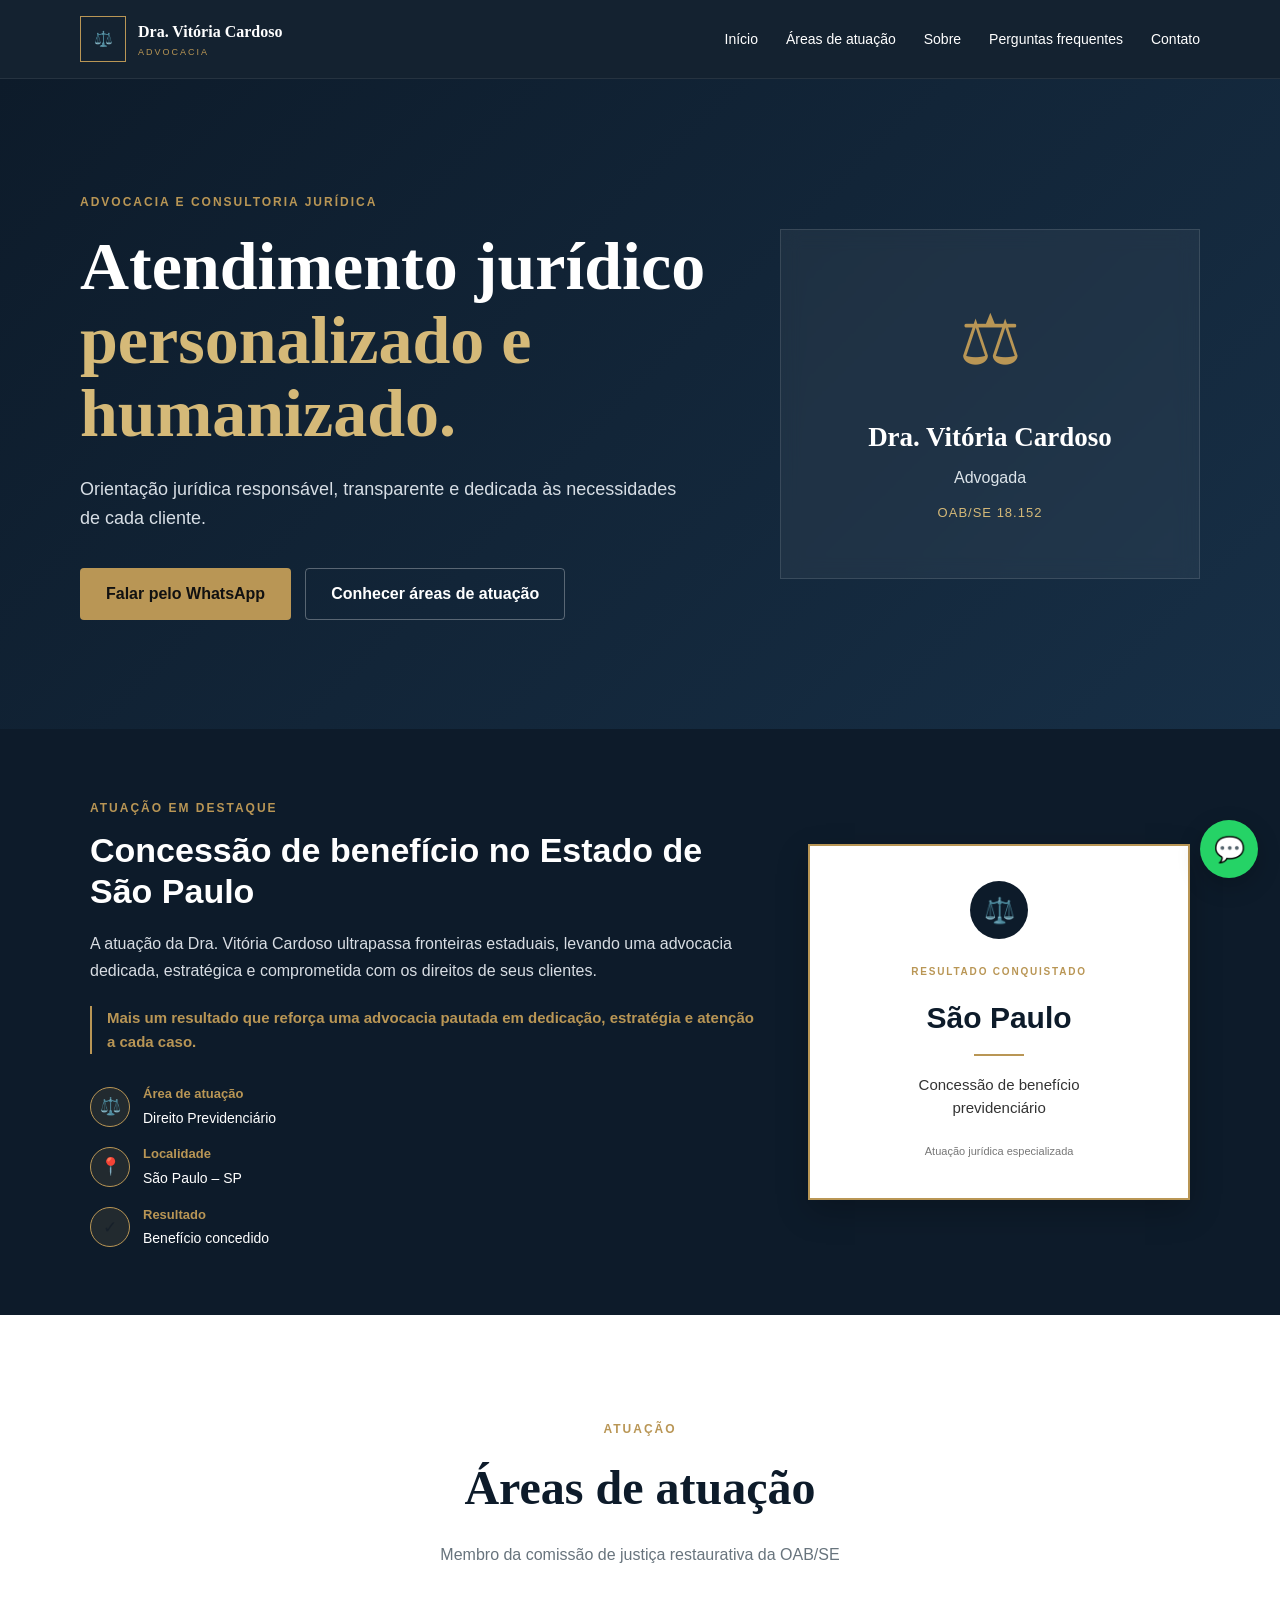
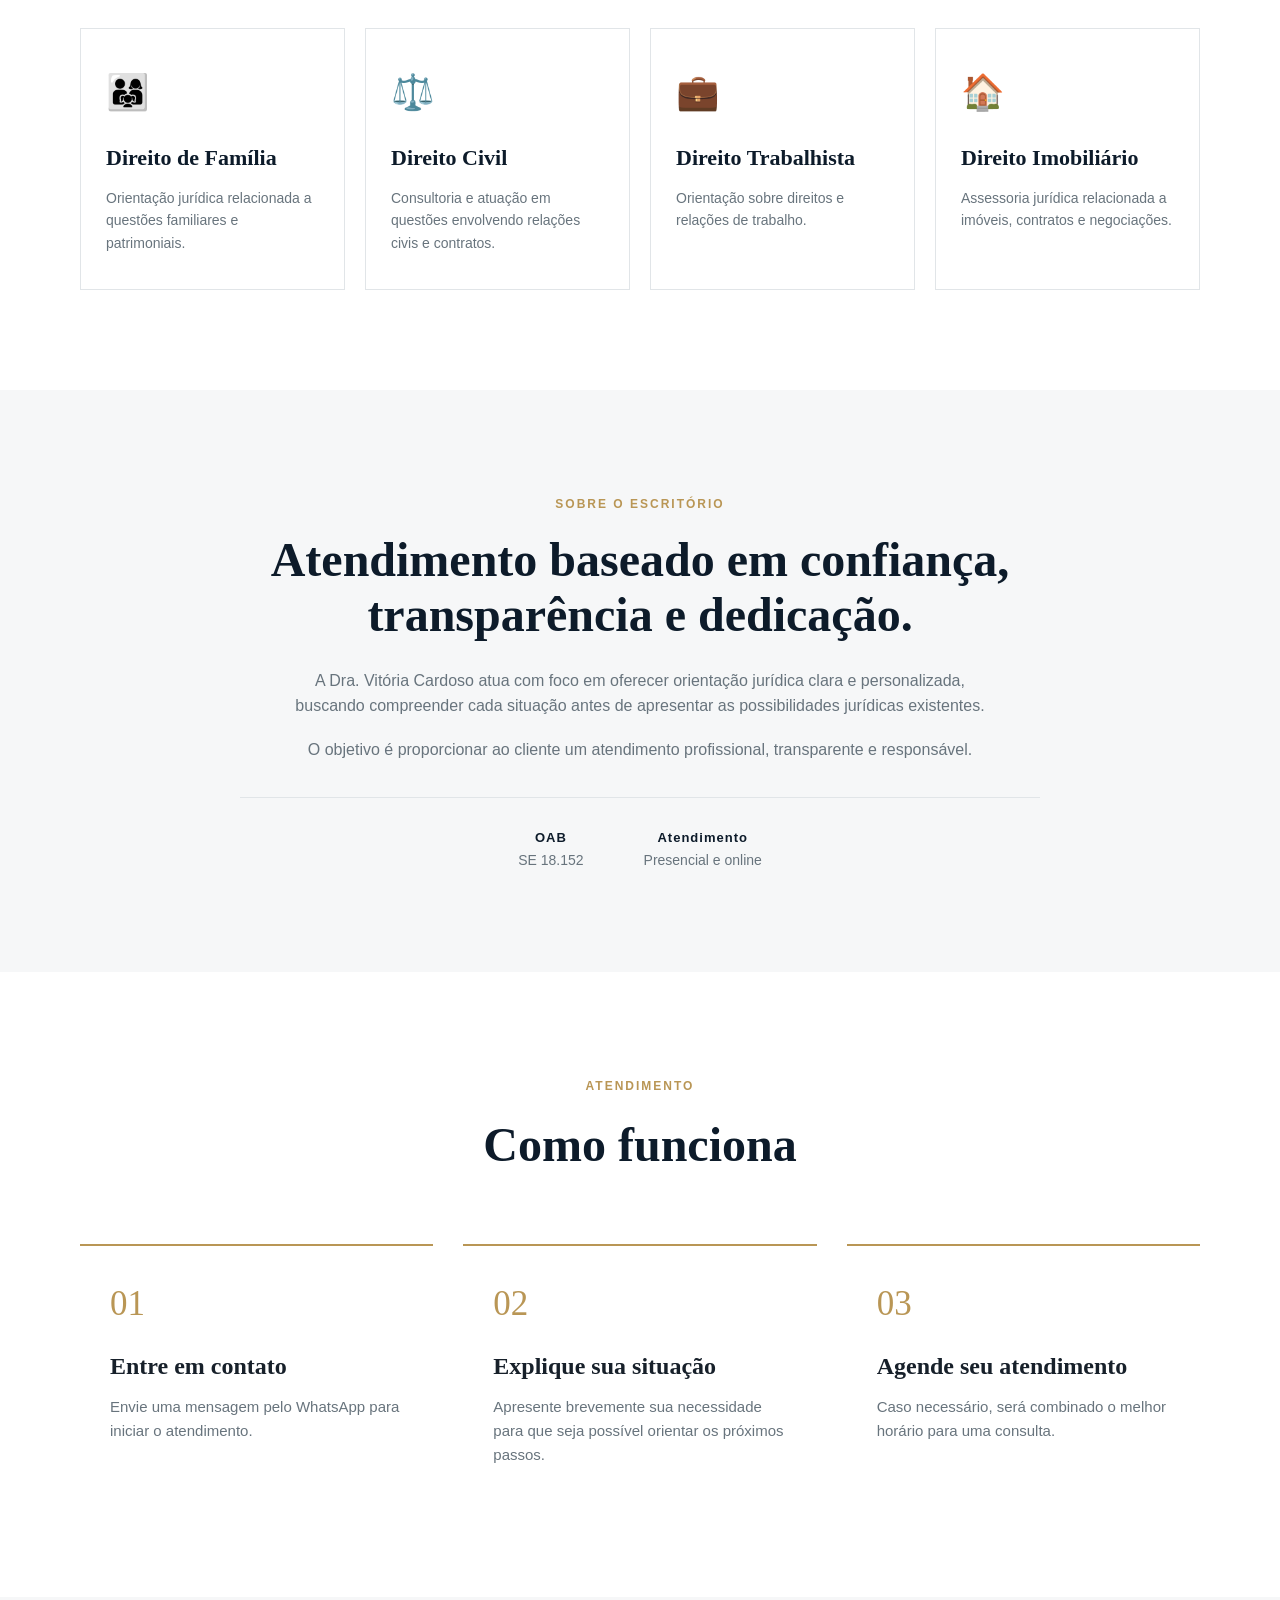
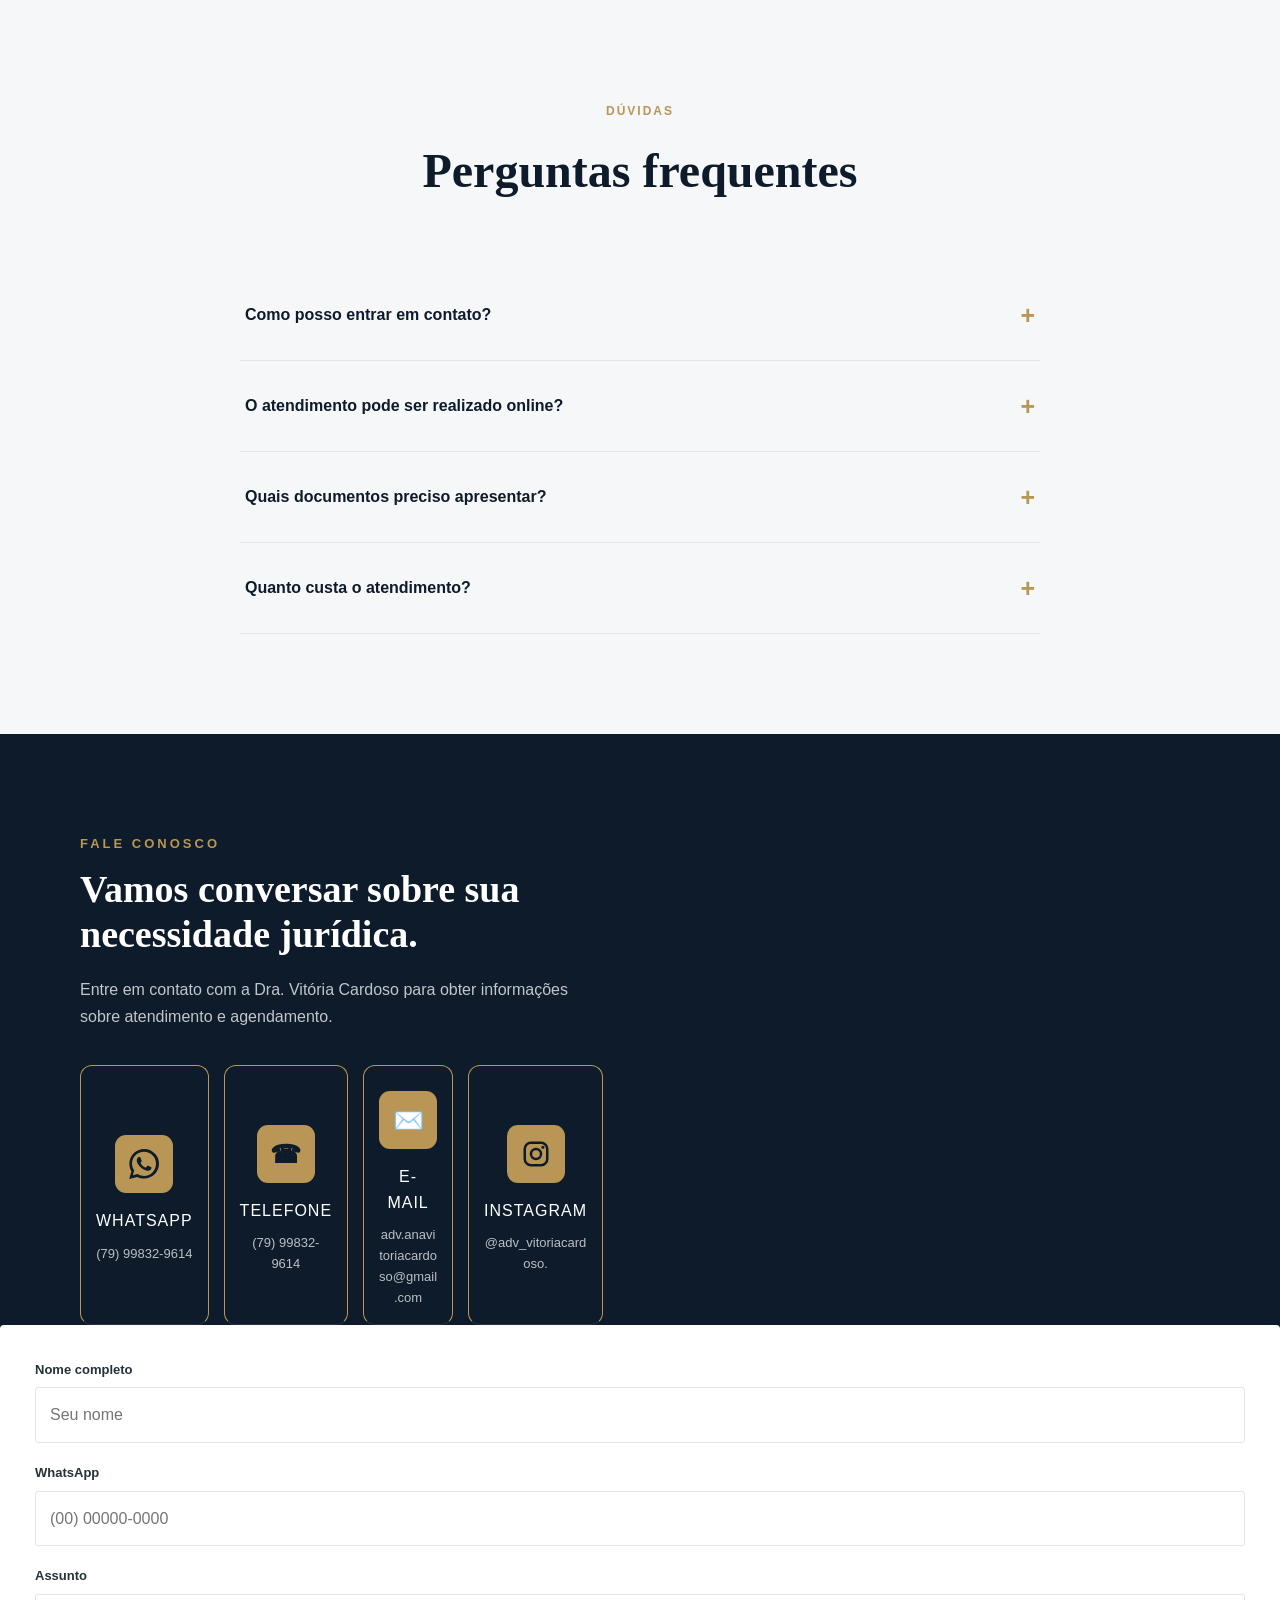
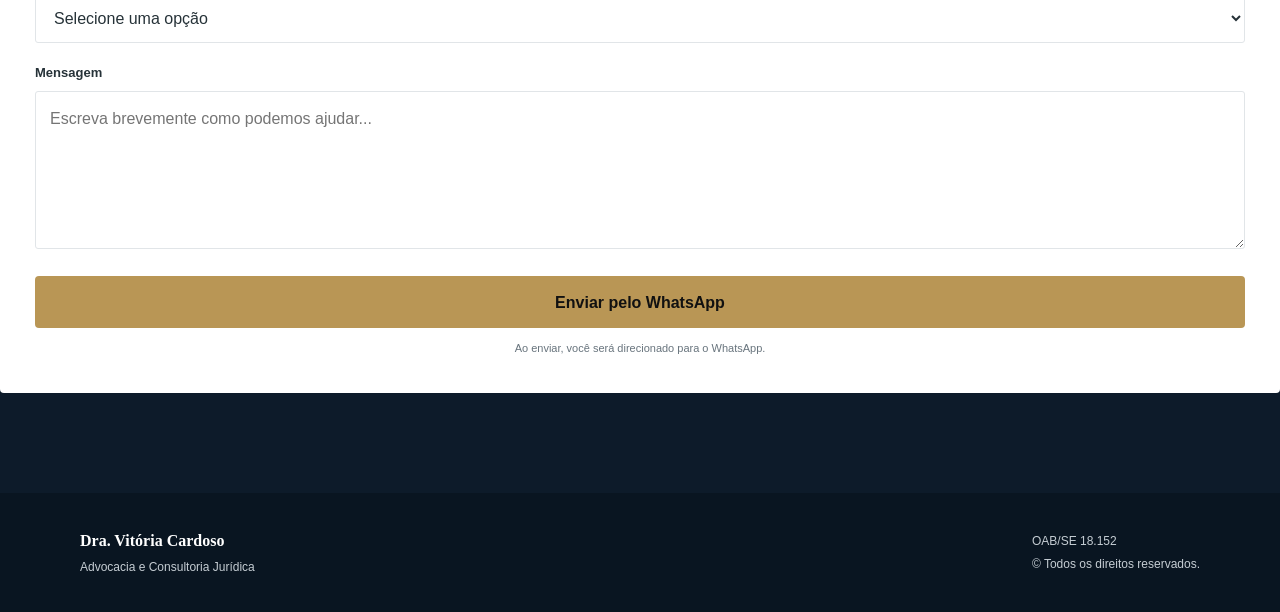
==== index.html @ 7705eac2 "Add files via upload" ====
<!DOCTYPE html>
<html lang="pt-BR">
<head>
    <meta charset="UTF-8">
    <meta name="viewport" content="width=device-width, initial-scale=1.0">

    <title>Dra. Vitória Cardoso| Advocacia</title>

    <meta
        name="description"
        content="DRa. Vitória Cardoso- Advocacia e consultoria jurídica. Atendimento presencial e online."
    >

    <link rel="stylesheet" href="style.css">
</head>

<body>

    <!-- ================= HEADER ================= -->

    <header class="header">

        <div class="container nav">

            <a href="#inicio" class="logo">
                <span>⚖️</span>
                <div>
                    <strong>Dra. Vitória Cardoso</strong>
                    <small>ADVOCACIA</small>
                </div>
            </a>

            <button class="menu-button" id="menuButton" aria-label="Abrir menu">
                ☰
            </button>

            <nav class="menu" id="menu">

                <a href="#inicio">Início</a>
                <a href="#areas">Áreas de atuação</a>
                <a href="#sobre">Sobre</a>
                <a href="#faq">Perguntas frequentes</a>
                <a href="#contato">Contato</a>

            </nav>

        </div>

    </header>


    <!-- ================= HERO ================= -->

    <main>

        <section class="hero" id="inicio">

            <div class="container hero-content">

                <div class="hero-text">

                    <span class="eyebrow">
                        ADVOCACIA E CONSULTORIA JURÍDICA
                    </span>

                    <h1>
                        Atendimento jurídico
                        <span>personalizado e humanizado.</span>
                    </h1>

                    <p>
                        Orientação jurídica responsável, transparente
                        e dedicada às necessidades de cada cliente.
                    </p>

                    <div class="hero-buttons">

                        <a
                            href="https://wa.me/+55 79 99832-9614?text=Olá,%20Dra.%20Mariana.%20Gostaria%20de%20agendar%20um%20atendimento."
                            target="_blank"
                            class="button primary"
                        >
                            Falar pelo WhatsApp
                        </a>

                        <a href="#areas" class="button secondary">
                            Conhecer áreas de atuação
                        </a>

                    </div>

                </div>

                <div class="hero-card">

                    <div class="scale-icon">
                        ⚖
                    </div>

                    <h2>
                        Dra. Vitória Cardoso 
                    </h2>

                    <p>
                        Advogada
                    </p>

                    <span>
                        OAB/SE 18.152
                    </span>

                </div>

            </div>

        </section>
<!-- RESULTADO EM DESTAQUE -->
<section class="resultado-destaque">
    <div class="resultado-container">

        <div class="resultado-texto">

            <span class="resultado-label">ATUAÇÃO EM DESTAQUE</span>

            <h2>Concessão de benefício no Estado de São Paulo</h2>

            <p class="resultado-descricao">
                A atuação da Dra. Vitória Cardoso ultrapassa fronteiras estaduais,
                levando uma advocacia dedicada, estratégica e comprometida com
                os direitos de seus clientes.
            </p>

            <p class="resultado-frase">
                Mais um resultado que reforça uma advocacia pautada em dedicação,
                estratégia e atenção a cada caso.
            </p>

            <div class="resultado-info">

                <div class="resultado-item">
                    <span>⚖️</span>
                    <div>
                        <strong>Área de atuação</strong>
                        <p>Direito Previdenciário</p>
                    </div>
                </div>

                <div class="resultado-item">
                    <span>📍</span>
                    <div>
                        <strong>Localidade</strong>
                        <p>São Paulo – SP</p>
                    </div>
                </div>

                <div class="resultado-item">
                    <span>✓</span>
                    <div>
                        <strong>Resultado</strong>
                        <p>Benefício concedido</p>
                    </div>
                </div>

            </div>

        </div>

        <div class="resultado-card">

            <div class="resultado-card-icon">⚖️</div>

            <span>RESULTADO CONQUISTADO</span>

            <h3>São Paulo</h3>

            <div class="linha-dourada"></div>

            <p>
                Concessão de benefício<br>
                previdenciário
            </p>

            <small>
                Atuação jurídica especializada
            </small>

        </div>

    </div>
</section>

        <!-- ================= AREAS ================= -->

        <section class="section" id="areas">

            <div class="container">

                <div class="section-title">

                    <span>ATUAÇÃO</span>

                    <h2>
                        Áreas de atuação
                    </h2>

                    <p>
                        Membro da comissão de justiça restaurativa 
                        da OAB/SE
                    </p>

                </div>


                <div class="areas-grid">

                    <article class="area-card">

                        <div class="area-icon">
                            👨‍👩‍👧
                        </div>

                        <h3>
                            Direito de Família
                        </h3>

                        <p>
                            Orientação jurídica relacionada a questões
                            familiares e patrimoniais.
                        </p>

                    </article>


                    <article class="area-card">

                        <div class="area-icon">
                            ⚖️
                        </div>

                        <h3>
                            Direito Civil
                        </h3>

                        <p>
                            Consultoria e atuação em questões envolvendo
                            relações civis e contratos.
                        </p>

                    </article>


                    <article class="area-card">

                        <div class="area-icon">
                            💼
                        </div>

                        <h3>
                            Direito Trabalhista
                        </h3>

                        <p>
                            Orientação sobre direitos e relações
                            de trabalho.
                        </p>

                    </article>


                    <article class="area-card">

                        <div class="area-icon">
                            🏠
                        </div>

                        <h3>
                            Direito Imobiliário
                        </h3>

                        <p>
                            Assessoria jurídica relacionada a imóveis,
                            contratos e negociações.
                        </p>

                    </article>

                </div>

            </div>

        </section>


        <!-- ================= SOBRE ================= -->

        <section class="section about" id="sobre">

            <div class="container about-grid">

                <div class="about-text">

                    <span class="eyebrow">
                        SOBRE O ESCRITÓRIO
                    </span>

                    <h2>
                        Atendimento baseado em confiança,
                        transparência e dedicação.
                    </h2>

                    <p>
                        A Dra. Vitória Cardoso atua com foco em oferecer
                        orientação jurídica clara e personalizada,
                        buscando compreender cada situação antes de
                        apresentar as possibilidades jurídicas existentes.
                    </p>

                    <p>
                        O objetivo é proporcionar ao cliente um atendimento
                        profissional, transparente e responsável.
                    </p>

                    <div class="credentials">

                        <div>
                            <strong>OAB</strong>
                            <span>SE 18.152</span>
                        </div>

                        <div>
                            <strong>Atendimento</strong>
                            <span>Presencial e online</span>
                        </div>

                    </div>

                </div>

            </div>

        </section>


        <!-- ================= COMO FUNCIONA ================= -->

        <section class="section process">

            <div class="container">

                <div class="section-title">

                    <span>ATENDIMENTO</span>

                    <h2>
                        Como funciona
                    </h2>

                </div>


                <div class="process-grid">

                    <div class="process-item">

                        <span>01</span>

                        <h3>
                            Entre em contato
                        </h3>

                        <p>
                            Envie uma mensagem pelo WhatsApp
                            para iniciar o atendimento.
                        </p>

                    </div>


                    <div class="process-item">

                        <span>02</span>

                        <h3>
                            Explique sua situação
                        </h3>

                        <p>
                            Apresente brevemente sua necessidade
                            para que seja possível orientar os próximos passos.
                        </p>

                    </div>


                    <div class="process-item">

                        <span>03</span>

                        <h3>
                            Agende seu atendimento
                        </h3>

                        <p>
                            Caso necessário, será combinado o melhor
                            horário para uma consulta.
                        </p>

                    </div>

                </div>

            </div>

        </section>


        <!-- ================= FAQ ================= -->

        <section class="section faq" id="faq">

            <div class="container">

                <div class="section-title">

                    <span>DÚVIDAS</span>

                    <h2>
                        Perguntas frequentes
                    </h2>

                </div>


                <div class="faq-list">


                    <div class="faq-item">

                        <button class="faq-question">

                            <span>
                                Como posso entrar em contato?
                            </span>

                            <span class="faq-plus">
                                +
                            </span>

                        </button>

                        <div class="faq-answer">

                            <p>
                                Você pode entrar em contato pelo WhatsApp,
                                telefone ou formulário disponível nesta página.
                            </p>

                        </div>

                    </div>


                    <div class="faq-item">

                        <button class="faq-question">

                            <span>
                                O atendimento pode ser realizado online?
                            </span>

                            <span class="faq-plus">
                                +
                            </span>

                        </button>

                        <div class="faq-answer">

                            <p>
                                Sim. A disponibilidade do atendimento online
                                deve ser confirmada diretamente com o escritório.
                            </p>

                        </div>

                    </div>


                    <div class="faq-item">

                        <button class="faq-question">

                            <span>
                                Quais documentos preciso apresentar?
                            </span>

                            <span class="faq-plus">
                                +
                            </span>

                        </button>

                        <div class="faq-answer">

                            <p>
                                Os documentos necessários dependem de cada caso.
                                Após o primeiro contato, você receberá orientação
                                sobre o que deverá apresentar.
                            </p>

                        </div>

                    </div>


                    <div class="faq-item">

                        <button class="faq-question">

                            <span>
                                Quanto custa o atendimento?
                            </span>

                            <span class="faq-plus">
                                +
                            </span>

                        </button>

                        <div class="faq-answer">

                            <p>
                                Os valores e condições de atendimento devem ser
                                consultados diretamente com a DRA. Vitória Cardoso.
                            </p>

                        </div>

                    </div>


                </div>

            </div>

        </section>


        <!-- ================= CONTATO ================= -->

        <section class="section contact" id="contato">

            <div class="container contact-grid">


                <div class="contact-info">

    <div class="contact-title">
        <span class="eyebrow">FALE CONOSCO</span>

        <h2>
            Vamos conversar sobre
            sua necessidade jurídica.
        </h2>

        <p>
            Entre em contato com a Dra. Vitória Cardoso
            para obter informações sobre atendimento e
            agendamento.
        </p>
    </div>

    <div class="contact-links">

        <a href="https://wa.me/5579998329614"
           target="_blank"
           class="contact-card">

            <div class="contact-icon">
    <svg viewBox="0 0 24 24" aria-hidden="true">
        <path fill="currentColor" d="M20.5 3.5A11.8 11.8 0 0 0 12.1 0C5.6 0 .3 5.3.3 11.8c0 2.1.5 4.1 1.6 5.9L.2 24l6.5-1.7c1.7.9 3.5 1.3 5.4 1.3h.1c6.5 0 11.8-5.3 11.8-11.8 0-3.1-1.2-6.1-3.5-8.3zM12.1 21.5c-1.7 0-3.4-.5-4.8-1.3l-.3-.2-3.9 1 1-3.8-.2-.4a9.6 9.6 0 0 1-1.5-5.1c0-5.3 4.3-9.6 9.6-9.6 2.6 0 5 1 6.8 2.8a9.6 9.6 0 0 1 2.8 6.8c0 5.4-4.3 9.8-9.5 9.8zm5.3-7.2c-.3-.2-1.8-.9-2.1-1-.3-.1-.5-.2-.7.2-.2.3-.8 1-.9 1.2-.2.2-.3.2-.6.1-1.6-.8-2.7-1.5-3.8-3.4-.3-.5.3-.5.8-1.7.1-.2 0-.4 0-.5-.1-.1-.7-1.7-.9-2.3-.2-.6-.5-.5-.7-.5h-.6c-.2 0-.5.1-.7.3-.2.3-1 1-1 2.4s1 2.8 1.1 3c.1.2 2 3.1 4.9 4.4 1.8.8 2.5.9 3.4.8.5-.1 1.8-.7 2.1-1.4.3-.7.3-1.3.2-1.4z"/>
    </svg>
</div>

            <span>WhatsApp</span>

            <strong>(79) 99832-9614</strong>

        </a>


        <a href="tel:+5579998329614"
           class="contact-card">

            <div class="contact-icon">☎</div>

            <span>Telefone</span>

            <strong>(79) 99832-9614</strong>

        </a>


        <a href="mailto:adv.anavitoriacardoso@gmail.com"
           class="contact-card">

            <div class="contact-icon">✉️</div>

            <span>E-mail</span>

            <strong>adv.anavitoriacardoso@gmail.com</strong>

        </a>


        <a href="https://www.instagram.com/adv_vitoriacardoso?igsh=MTgwazMxem5lbzY3Zg=="
           class="contact-card">

            <div class="contact-icon">
    <svg viewBox="0 0 24 24" aria-hidden="true">
        <rect x="3" y="3" width="18" height="18" rx="5" fill="none" stroke="currentColor" stroke-width="2"/>
        <circle cx="12" cy="12" r="4" fill="none" stroke="currentColor" stroke-width="2"/>
        <circle cx="17.5" cy="6.5" r="1.2" fill="currentColor"/>
    </svg>
</div>

            <span>Instagram</span>

            <strong> @adv_vitoriacardoso.</strong>

        </a>

    </div>

</div>

                </div>


                <!-- FORMULÁRIO -->

                <div class="contact-form-wrapper">

                    <form id="contactForm">

                        <div class="form-group">

                            <label for="name">
                                Nome completo 
                            </label>

                            <input
                                type="text"
                                id="name"
                                name="name"
                                placeholder="Seu nome"
                                required
                            >

                        </div>


                        <div class="form-group">

                            <label for="phone">
                                WhatsApp
                            </label>

                            <input
                                type="tel"
                                id="phone"
                                name="phone"
                                placeholder="(00) 00000-0000"
                                required
                            >

                        </div>


                        <div class="form-group">

                            <label for="subject">
                                Assunto
                            </label>

                            <select
                                id="subject"
                                name="subject"
                                required
                            >

                                <option value="">
                                    Selecione uma opção
                                </option>

                                <option>
                                    Direito de Família
                                </option>

                                <option>
                                    Direito Civil
                                </option>

                                <option>
                                    Direito Trabalhista
                                </option>

                                <option>
                                    Direito Imobiliário
                                </option>

                                <option>
                                    Outro assunto
                                </option>

                            </select>

                        </div>


                        <div class="form-group">

                            <label for="message">
                                Mensagem
                            </label>

                            <textarea
                                id="message"
                                name="message"
                                rows="5"
                                placeholder="Escreva brevemente como podemos ajudar..."
                                required
                            ></textarea>

                        </div>


                        <button
                            type="submit"
                            class="button primary full"
                        >
                            Enviar pelo WhatsApp
                        </button>


                        <p class="form-note">
                            Ao enviar, você será direcionado para o WhatsApp.
                        </p>

                    </form>

                </div>

            </div>

        </section>

    </main>


    <!-- ================= FOOTER ================= -->

    <footer class="footer">

        <div class="container footer-content">

            <div>

                <strong>
                    Dra. Vitória Cardoso 
                </strong>

                <p>
                    Advocacia e Consultoria Jurídica
                </p>

            </div>


            <div>

                <p>
                    OAB/SE 18.152
                </p>

                <p>
                    © <span id="year"></span>
                    Todos os direitos reservados.
                </p>

            </div>

        </div>

    </footer>


    <!-- BOTÃO FLUTUANTE -->

    <a
        href="https://wa.me/+55 79 99832-9614"
        target="_blank"
        class="whatsapp-button"
        aria-label="Falar pelo WhatsApp"
    >
        <span>💬</span>
    </a>


    <script src="script.js"></script>

</body>
</html>
---- style.css ----
/* =========================
   RESET
========================= */

* {
    margin: 0;
    padding: 0;
    box-sizing: border-box;
}

html {
    scroll-behavior: smooth;
}

body {
    font-family: Arial, Helvetica, sans-serif;
    background: #ffffff;
    color: #17202a;
    line-height: 1.6;
}

a {
    text-decoration: none;
    color: inherit;
}

button,
input,
textarea,
select {
    font: inherit;
}


/* =========================
   VARIÁVEIS
========================= */

:root {
    --dark: #0d1b2a;
    --dark-2: #13283d;
    --gold: #b99655;
    --gold-light: #d5b978;
    --white: #ffffff;
    --light: #f6f7f8;
    --text: #263238;
    --gray: #68747d;
    --border: #e1e5e8;
}


/* =========================
   CONTAINER
========================= */

.container {
    width: min(1120px, 90%);
    margin: 0 auto;
}


/* =========================
   HEADER
========================= */

.header {
    position: sticky;
    top: 0;
    z-index: 1000;

    background: rgba(13, 27, 42, 0.97);

    border-bottom: 1px solid rgba(255,255,255,0.08);
}

.nav {
    height: 78px;

    display: flex;
    align-items: center;
    justify-content: space-between;
}


/* LOGO */

.logo {
    display: flex;
    align-items: center;
    gap: 12px;

    color: var(--white);
}

.logo > span {
    width: 46px;
    height: 46px;

    display: flex;
    align-items: center;
    justify-content: center;

    border: 1px solid var(--gold);

    color: var(--gold);

    font-family: Georgia, serif;

    font-size: 15px;
}

.logo strong {
    display: block;

    font-family: Georgia, serif;

    font-size: 16px;
}

.logo small {
    display: block;

    color: var(--gold);

    font-size: 9px;
    letter-spacing: 2px;
}


/* MENU */

.menu {
    display: flex;
    align-items: center;
    gap: 28px;
}

.menu a {
    color: #ffffff;

    font-size: 14px;

    transition: 0.3s;
}

.menu a:hover {
    color: var(--gold-light);
}


/* MENU MOBILE */

.menu-button {
    display: none;

    background: none;
    border: none;

    color: white;

    font-size: 28px;

    cursor: pointer;
}


/* =========================
   HERO
========================= */

.hero {
    min-height: 650px;

    display: flex;
    align-items: center;

    background:
        linear-gradient(
            135deg,
            #0d1b2a,
            #172f46
        );

    color: white;
}

.hero-content {
    display: grid;

    grid-template-columns: 1.2fr 0.8fr;

    gap: 70px;

    align-items: center;
}

.eyebrow {
    display: inline-block;

    margin-bottom: 18px;

    color: var(--gold);

    font-size: 12px;

    letter-spacing: 2px;

    font-weight: bold;
}

.hero h1 {
    max-width: 700px;

    font-family: Georgia, "Times New Roman", serif;

    font-size: clamp(42px, 6vw, 68px);

    line-height: 1.08;

    margin-bottom: 25px;
}

.hero h1 span {
    color: var(--gold-light);
}

.hero-text > p {
    max-width: 600px;

    color: #d7dee5;

    font-size: 18px;

    margin-bottom: 35px;
}


/* BUTTONS */

.hero-buttons {
    display: flex;
    gap: 14px;

    flex-wrap: wrap;
}

.button {
    display: inline-flex;

    align-items: center;
    justify-content: center;

    min-height: 52px;

    padding: 0 25px;

    border-radius: 4px;

    font-weight: bold;

    border: 1px solid transparent;

    cursor: pointer;

    transition: 0.3s;
}

.button.primary {
    background: var(--gold);

    color: #111;
}

.button.primary:hover {
    background: var(--gold-light);

    transform: translateY(-2px);
}

.button.secondary {
    border-color: rgba(255,255,255,0.3);

    color: white;
}

.button.secondary:hover {
    border-color: var(--gold);

    color: var(--gold-light);
}


/* HERO CARD */

.hero-card {
    min-height: 350px;

    padding: 45px;

    display: flex;

    flex-direction: column;

    justify-content: center;

    align-items: center;

    text-align: center;

    background: rgba(255,255,255,0.05);

    border: 1px solid rgba(255,255,255,0.12);

    backdrop-filter: blur(10px);
}

.scale-icon {
    font-size: 70px;

    color: var(--gold);

    margin-bottom: 20px;
}

.hero-card h2 {
    font-family: Georgia, serif;

    font-size: 27px;

    margin-bottom: 6px;
}

.hero-card p {
    color: #dce4ea;

    margin-bottom: 12px;
}

.hero-card > span {
    color: var(--gold-light);

    font-size: 13px;

    letter-spacing: 1px;
}


/* =========================
   SECTIONS
========================= */

.section {
    padding: 100px 0;
}

.section-title {
    text-align: center;

    max-width: 700px;

    margin: 0 auto 60px;
}

.section-title > span {
    color: var(--gold);

    font-size: 12px;

    font-weight: bold;

    letter-spacing: 2px;
}

.section-title h2 {
    margin-top: 10px;

    margin-bottom: 15px;

    font-family: Georgia, serif;

    font-size: clamp(32px, 5vw, 48px);

    color: var(--dark);
}

.section-title p {
    color: var(--gray);
}


/* =========================
   ÁREAS
========================= */

.areas-grid {
    display: grid;

    grid-template-columns: repeat(4, 1fr);

    gap: 20px;
}

.area-card {
    padding: 35px 25px;

    border: 1px solid var(--border);

    background: white;

    transition: 0.3s;
}

.area-card:hover {
    transform: translateY(-7px);

    border-color: var(--gold);

    box-shadow: 0 15px 35px rgba(0,0,0,0.08);
}

.area-icon {
    font-size: 35px;

    margin-bottom: 20px;
}

.area-card h3 {
    font-family: Georgia, serif;

    font-size: 22px;

    margin-bottom: 12px;

    color: var(--dark);
}

.area-card p {
    color: var(--gray);

    font-size: 14px;
}


/* =========================
   SOBRE
========================= */

.about {
    background: var(--light);
}

.about-grid {
    display: flex;

    justify-content: center;

    align-items: center;

    text-align: center;
}

.about-text {
    max-width: 800px;

    margin: 0 auto;
}

.lawyer-photo {
    width: 100%;
    height: 520px;

    display: block;

    object-fit: cover;

    border-radius: 2px;
}
}

.photo-placeholder span {
    font-family: Georgia, serif;

    font-size: 32px;

    letter-spacing: 4px;
}

.photo-placeholder small {
    margin-top: 5px;
}

.about-text h2 {
    max-width: 800px;

    font-family: Georgia, serif;

    font-size: clamp(32px, 5vw, 48px);

    line-height: 1.15;

    color: var(--dark);

    margin-bottom: 25px;
}

.about-text p {
    max-width: 700px;

    margin: 0 auto 18px;

    color: var(--gray);
}

.credentials {
    display: flex;

    justify-content: center;

    gap: 60px;

    margin-top: 35px;

    padding-top: 30px;

    border-top: 1px solid var(--border);
}

.credentials div {
    display: flex;

    flex-direction: column;
}

.credentials strong {
    color: var(--dark);

    font-size: 13px;

    letter-spacing: 1px;
}

.credentials span {
    color: var(--gray);

    font-size: 14px;
}


/* =========================
   PROCESSO
========================= */

.process-grid {
    display: grid;

    grid-template-columns: repeat(3, 1fr);

    gap: 30px;
}

.process-item {
    position: relative;

    padding: 30px;

    border-top: 2px solid var(--gold);
}

.process-item > span {
    font-family: Georgia, serif;

    color: var(--gold);

    font-size: 35px;
}

.process-item h3 {
    margin: 15px 0 10px;

    font-family: Georgia, serif;

    font-size: 24px;
}

.process-item p {
    color: var(--gray);

    font-size: 15px;
}


/* =========================
   FAQ
========================= */

.faq {
    background: var(--light);
}

.faq-list {
    max-width: 800px;

    margin: 0 auto;
}

.faq-item {
    border-bottom: 1px solid var(--border);
}

.faq-question {
    width: 100%;

    padding: 25px 5px;

    display: flex;

    align-items: center;

    justify-content: space-between;

    background: none;

    border: none;

    cursor: pointer;

    color: var(--dark);

    text-align: left;

    font-weight: bold;
}

.faq-plus {
    font-size: 25px;

    color: var(--gold);

    transition: 0.3s;
}

.faq-answer {
    max-height: 0;

    overflow: hidden;

    transition: max-height 0.3s ease;
}

.faq-answer p {
    color: var(--gray);

    padding: 0 5px 25px;
}

.faq-item.active .faq-plus {
    transform: rotate(45deg);
}


/* =========================
   CONTATO
========================= */

.contact {
    background: var(--dark);

    color: white;
}

.contact-grid {
    display: grid;

    grid-template-columns: 1fr 1fr;

    gap: 80px;

    align-items: start;
}

.contact-info h2 {
    font-family: Georgia, serif;

    font-size: clamp(32px, 5vw, 50px);

    line-height: 1.1;

    margin-bottom: 20px;
}

.contact-info > p {
    color: #cbd5dc;

    max-width: 500px;

    margin-bottom: 35px;
}

.contact-links {
    display: flex;

    flex-direction: column;

    gap: 20px;
}

.contact-links a {
    padding-bottom: 15px;

    border-bottom: 1px solid rgba(255,255,255,0.1);
}

.contact-links span {
    display: block;

    color: var(--gold);

    font-size: 12px;

    text-transform: uppercase;

    letter-spacing: 1px;
}

.contact-links strong {
    display: block;

    margin-top: 3px;

    color: white;
}/* ===== NOVO VISUAL DA ÁREA DE CONTATO ===== */

.contact-info {
    width: 100%;
}

.contact-title {
    margin-bottom: 35px;
}

.contact-title .eyebrow {
    display: block;
    color: var(--gold);
    font-size: 13px;
    font-weight: 600;
    letter-spacing: 3px;
    margin-bottom: 12px;
}

.contact-title h2 {
    color: #fff;
    font-size: 38px;
    line-height: 1.2;
    margin: 0 0 18px;
}

.contact-title p {
    color: rgba(255,255,255,0.75);
    line-height: 1.7;
    max-width: 650px;
    margin: 0;
}

.contact-links {
    display: grid;
    grid-template-columns: repeat(4, 1fr);
    gap: 15px;
}

.contact-card {
    min-height: 180px;
    border: 1px solid var(--gold);
    border-radius: 12px;
    padding: 25px 15px;
    display: flex;
    flex-direction: column;
    align-items: center;
    justify-content: center;
    text-align: center;
    text-decoration: none;
    transition: all 0.3s ease;
    background: transparent;
}

.contact-card:hover {
    transform: translateY(-6px);
    background: rgba(185, 150, 85, 0.10);
}

.contact-icon {
    width: 58px;
    height: 58px;
    border-radius: 11px;
    background: var(--gold);
    color: var(--dark);
    display: flex;
    align-items: center;
    justify-content: center;
    font-size: 25px;
    font-weight: bold;
    margin-bottom: 15px;
}
.contact-icon svg {
    width: 30px;
    height: 30px;
    display: block;
}

.contact-card span {
    color: #fff;
    font-size: 16px;
    margin-bottom: 7px;
}

.contact-card strong {
    color: rgba(255,255,255,0.72);
    font-size: 13px;
    font-weight: 400;
    word-break: break-word;
}


/* ===== CELULAR ===== */

@media (max-width: 768px) {

    .contact-title h2 {
        font-size: 30px;
    }

    .contact-links {
        grid-template-columns: repeat(2, 1fr);
        gap: 12px;
    }

    .contact-card {
        min-height: 165px;
        padding: 20px 10px;
    }

    .contact-icon {
        width: 52px;
        height: 52px;
        font-size: 22px;
    }

    .contact-card span {
        font-size: 15px;
    }

    .contact-card strong {
        font-size: 12px;
    }
}


/* FORM */

.contact-form-wrapper {
    padding: 35px;

    background: white;

    color: var(--text);

    border-radius: 4px;
}

.form-group {
    margin-bottom: 20px;
}

.form-group label {
    display: block;

    margin-bottom: 7px;

    font-size: 13px;

    font-weight: bold;
}

.form-group input,
.form-group textarea,
.form-group select {
    width: 100%;

    padding: 14px;

    border: 1px solid var(--border);

    border-radius: 3px;

    outline: none;

    background: #fff;

    color: var(--text);
}

.form-group input:focus,
.form-group textarea:focus,
.form-group select:focus {
    border-color: var(--gold);
}

.form-group textarea {
    resize: vertical;
}

.button.full {
    width: 100%;
}

.form-note {
    margin-top: 12px;

    text-align: center;

    color: var(--gray);

    font-size: 11px;
}


/* =========================
   FOOTER
========================= */

.footer {
    padding: 35px 0;

    background: #091521;

    color: #c5cdd3;
}

.footer-content {
    display: flex;

    justify-content: space-between;

    gap: 30px;
}

.footer strong {
    color: white;

    font-family: Georgia, serif;
}

.footer p {
    font-size: 12px;

    margin-top: 4px;
}


/* =========================
   WHATSAPP
========================= */

.whatsapp-button {
    position: fixed;

    right: 22px;
    bottom: 22px;

    width: 58px;
    height: 58px;

    display: flex;

    justify-content: center;
    align-items: center;

    background: #25d366;

    color: white;

    border-radius: 50%;

    box-shadow: 0 8px 25px rgba(0,0,0,0.2);

    z-index: 999;

    transition: 0.3s;
}

.whatsapp-button:hover {
    transform: scale(1.08);
}

.whatsapp-button span {
    font-size: 25px;
}


/* =========================
   RESPONSIVIDADE
========================= */

@media (max-width: 900px) {

    .areas-grid {
        grid-template-columns: repeat(2, 1fr);
    }

    .hero-content {
        grid-template-columns: 1fr;
    }

    .hero-card {
        display: none;
    }

    .about-grid {
        grid-template-columns: 1fr;

        gap: 50px;
    }

    .lawyer-photo {
    height: 400px;
    }
    .contact-grid {
        grid-template-columns: 1fr;
    }

}


@media (max-width: 700px) {

    .menu-button {
        display: block;
    }

    .menu {
        position: absolute;

        top: 78px;

        left: 0;

        width: 100%;

        padding: 20px;

        display: none;

        flex-direction: column;

        align-items: flex-start;

        background: var(--dark);

        border-top: 1px solid rgba(255,255,255,0.1);
    }

    .menu.active {
        display: flex;
    }

    .hero {
        min-height: 600px;
    }

    .hero h1 {
        font-size: 43px;
    }

    .section {
        padding: 75px 0;
    }

    .areas-grid {
        grid-template-columns: 1fr;
    }

    .process-grid {
        grid-template-columns: 1fr;
    }

    .credentials {
        flex-direction: column;

        gap: 20px;
    }

    .footer-content {
        flex-direction: column;
    }

}


@media (max-width: 450px) {

    .hero-buttons {
        flex-direction: column;
    }

    .button {
        width: 100%;
    }

    .contact-form-wrapper {
        padding: 22px;
    }

    .hero h1 {
        font-size: 37px;
    }

}
/* =========================================
   RESULTADO EM DESTAQUE
========================================= */

.resultado-destaque {
    background: #0d1b2a;
    padding: 65px 35px;
    position: relative;
    overflow: hidden;
}

.resultado-container {
    max-width: 1100px;
    margin: 0 auto;
    display: grid;
    grid-template-columns: 1.4fr 0.8fr;
    gap: 50px;
    align-items: center;
}

/* TÍTULO */

.resultado-label {
    display: inline-block;
    color: #b99655;
    font-size: 12px;
    font-weight: 700;
    letter-spacing: 2px;
    margin-bottom: 12px;
}

.resultado-texto h2 {
    color: #ffffff;
    font-size: 34px;
    line-height: 1.2;
    margin: 0 0 18px;
    font-weight: 600;
}

/* TEXTO */

.resultado-descricao {
    color: #d8dde3;
    font-size: 16px;
    line-height: 1.7;
    margin: 0 0 22px;
}

/* FRASE DE DESTAQUE */

.resultado-frase {
    color: #b99655;
    font-size: 15px;
    font-weight: 600;
    line-height: 1.6;
    border-left: 2px solid #b99655;
    padding-left: 15px;
    margin: 0 0 30px;
}

/* INFORMAÇÕES */

.resultado-info {
    display: flex;
    flex-direction: column;
    gap: 15px;
}

.resultado-item {
    display: flex;
    align-items: center;
    gap: 13px;
}

.resultado-item > span {
    width: 40px;
    height: 40px;
    display: flex;
    align-items: center;
    justify-content: center;
    background: rgba(185, 150, 85, 0.12);
    border: 1px solid #b99655;
    border-radius: 50%;
    font-size: 17px;
    flex-shrink: 0;
}

.resultado-item strong {
    display: block;
    color: #b99655;
    font-size: 13px;
    margin-bottom: 2px;
}

.resultado-item p {
    color: #ffffff;
    margin: 0;
    font-size: 14px;
}

/* =========================================
   CARD DO RESULTADO
========================================= */

.resultado-card {
    background: #ffffff;
    border: 2px solid #b99655;
    padding: 35px 25px;
    text-align: center;
    box-shadow: 0 12px 30px rgba(0, 0, 0, 0.22);
}

.resultado-card-icon {
    width: 58px;
    height: 58px;
    margin: 0 auto 18px;
    border-radius: 50%;
    background: #0d1b2a;
    display: flex;
    align-items: center;
    justify-content: center;
    font-size: 25px;
}

.resultado-card > span {
    color: #b99655;
    font-size: 10px;
    font-weight: 700;
    letter-spacing: 1.8px;
}

.resultado-card h3 {
    color: #0d1b2a;
    font-size: 30px;
    margin: 12px 0;
}

.linha-dourada {
    width: 50px;
    height: 2px;
    background: #b99655;
    margin: 0 auto 18px;
}

.resultado-card p {
    color: #333333;
    font-size: 15px;
    line-height: 1.5;
    margin-bottom: 18px;
}

.resultado-card small {
    color: #777777;
    font-size: 11px;
}

/* =========================================
   CELULAR
========================================= */

@media (max-width: 768px) {

    .resultado-destaque {
        padding: 55px 35px;
    }

    .resultado-container {
        grid-template-columns: 1fr;
        gap: 35px;
    }

    .resultado-texto h2 {
        font-size: 29px;
    }

    .resultado-descricao {
        font-size: 15px;
    }

    .resultado-frase {
        font-size: 15px;
    }

    .resultado-card {
        width: 100%;
        box-sizing: border-box;
    }
}
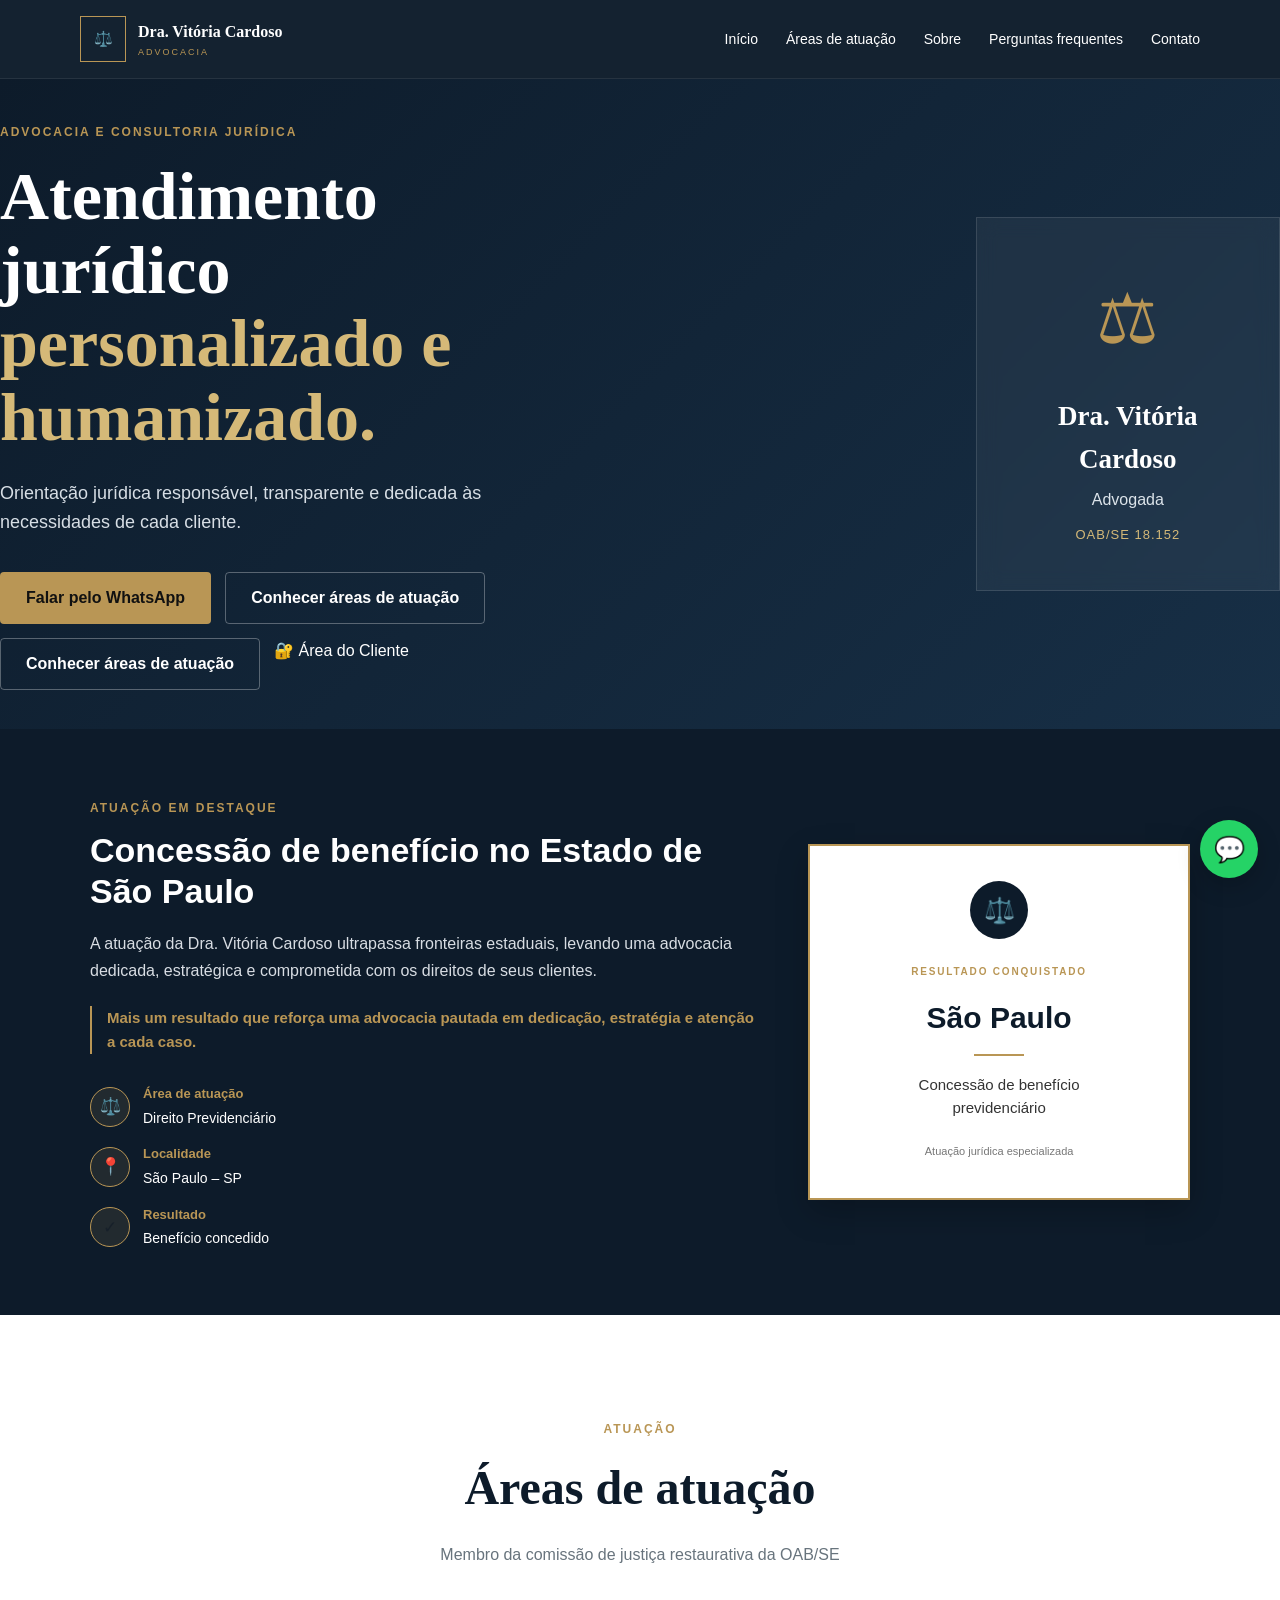
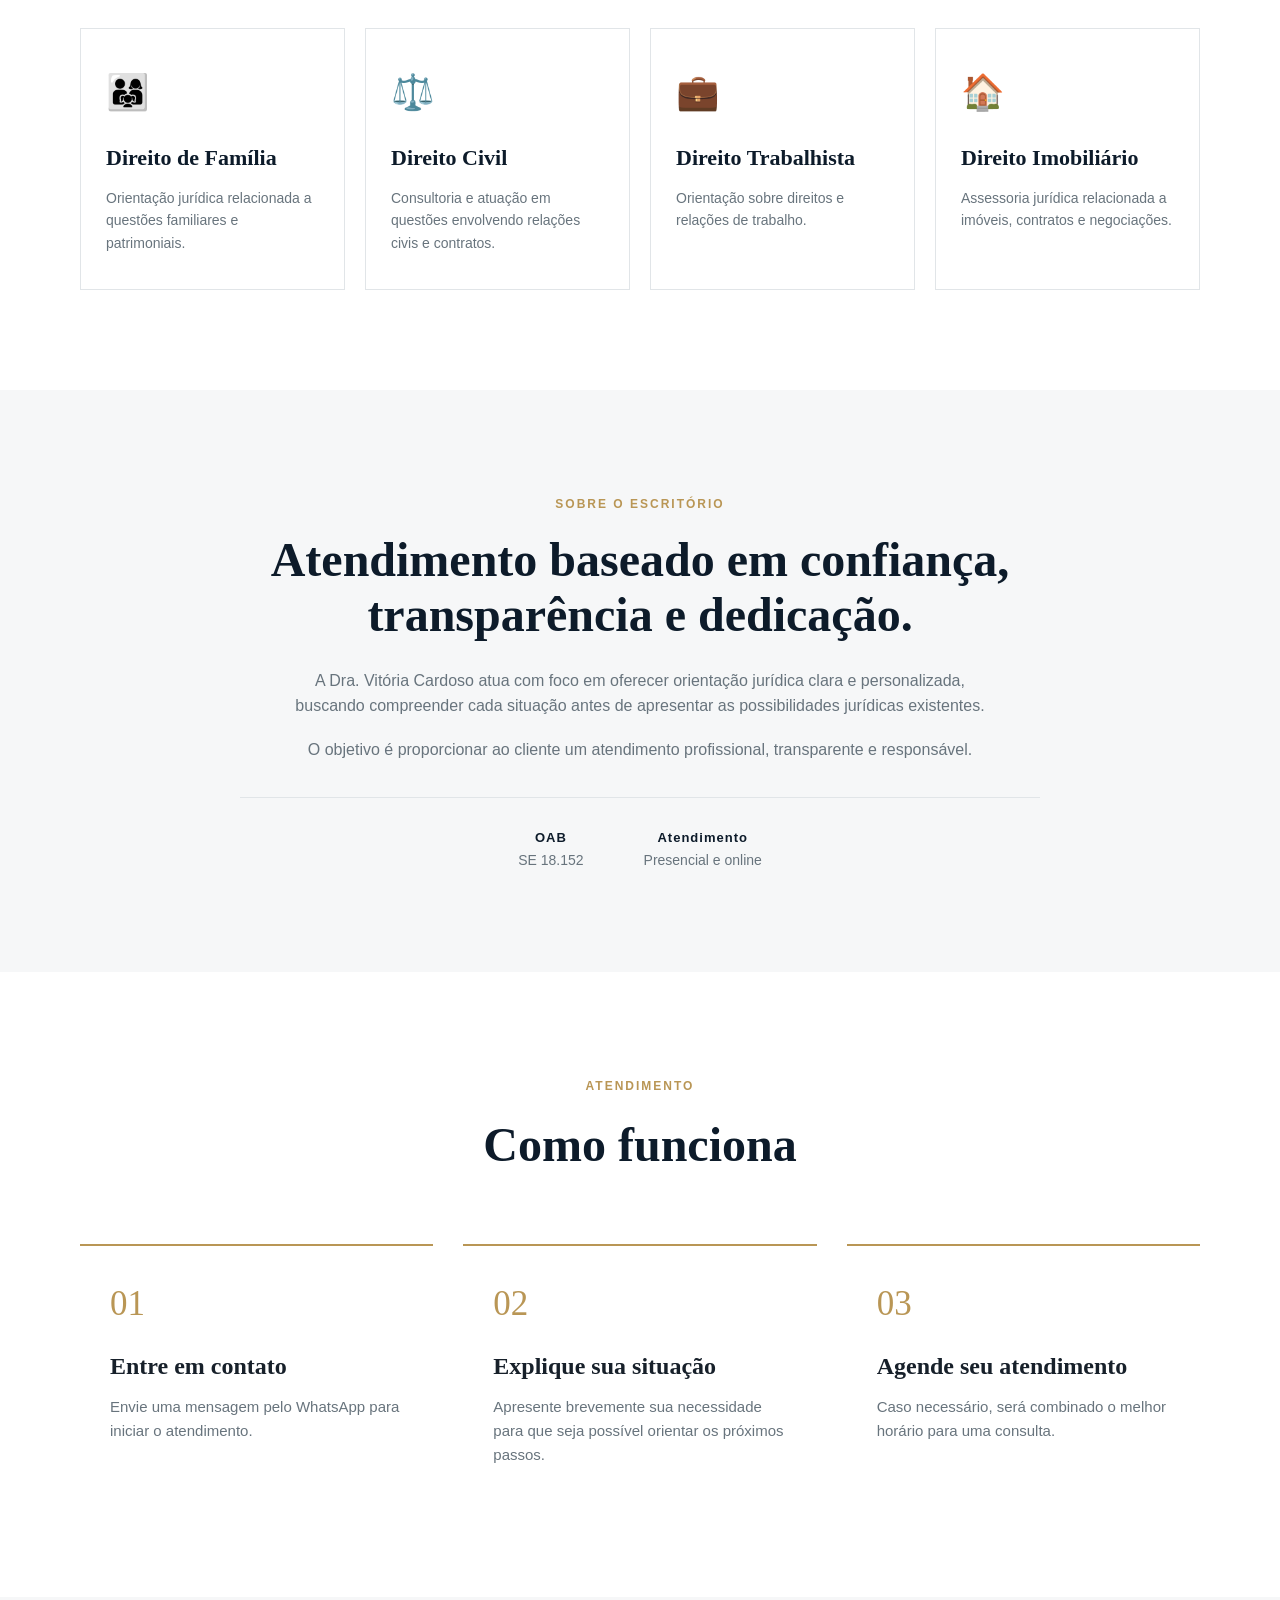
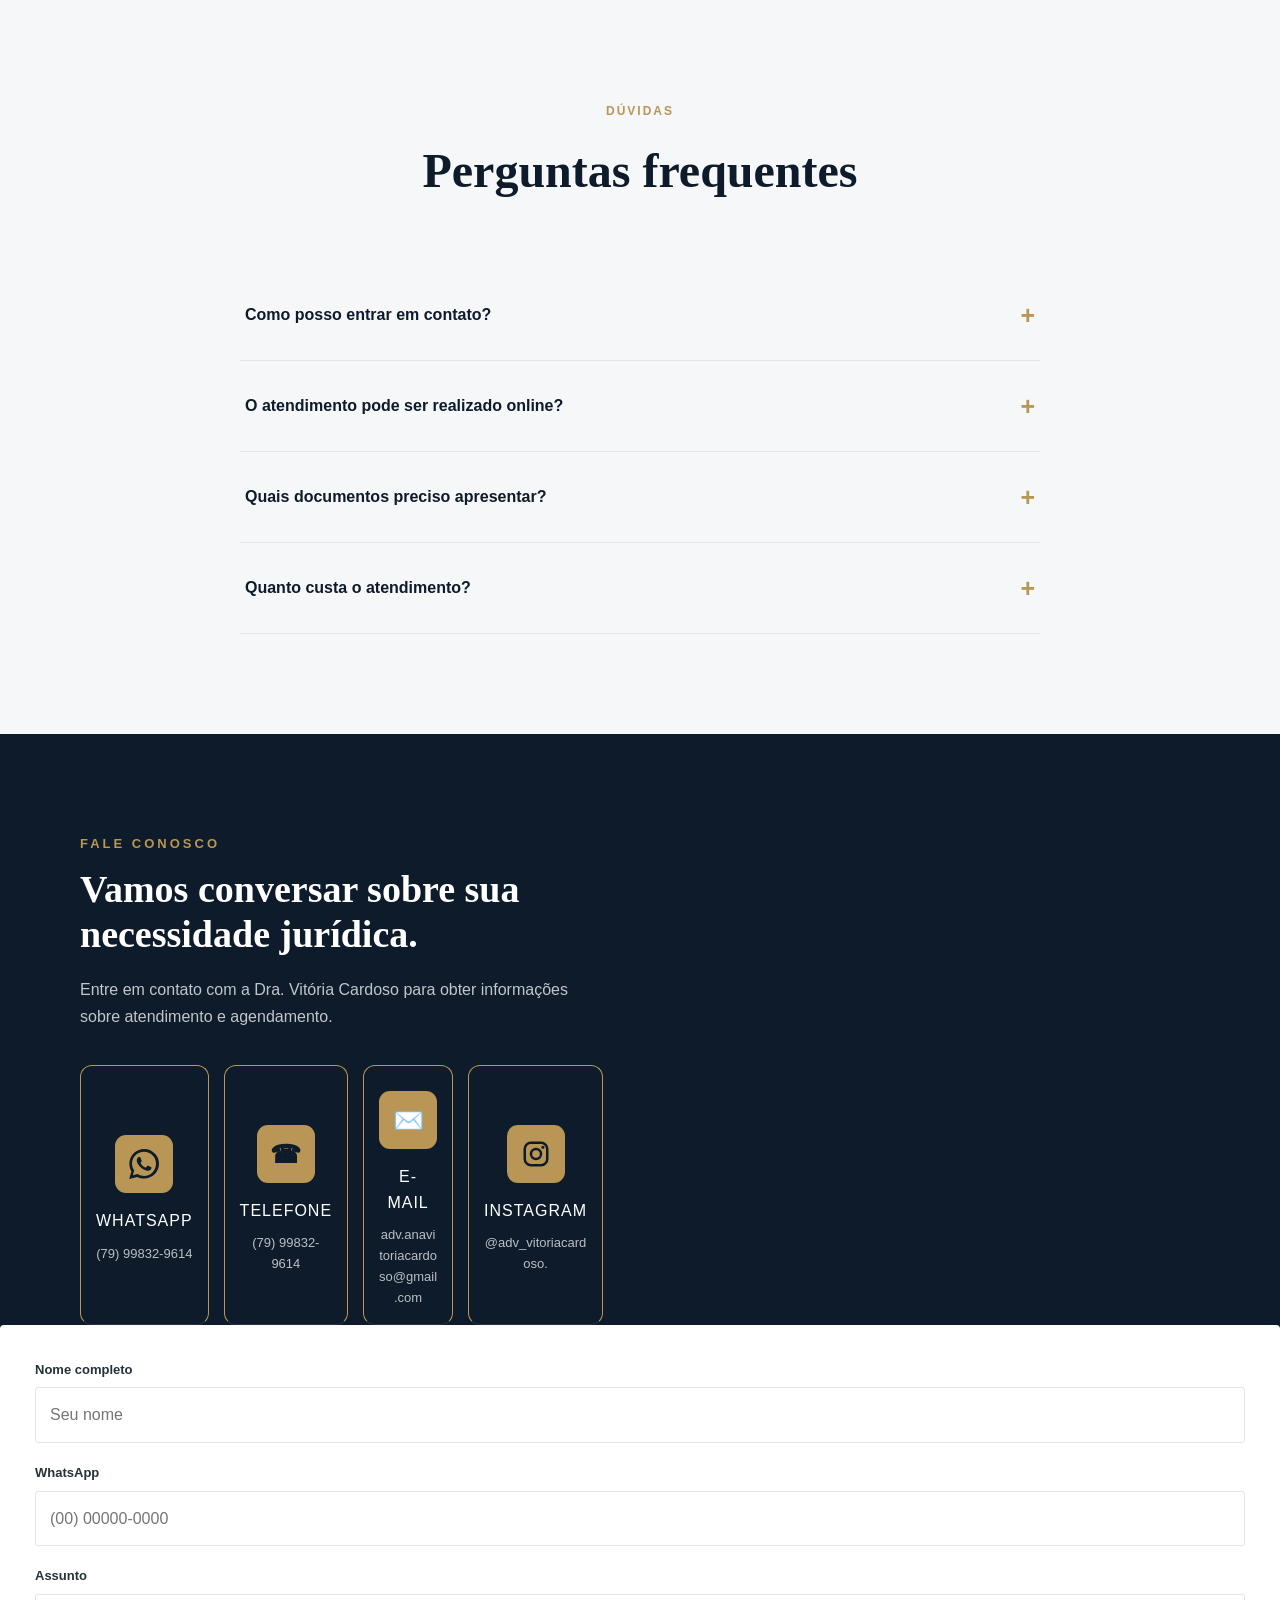
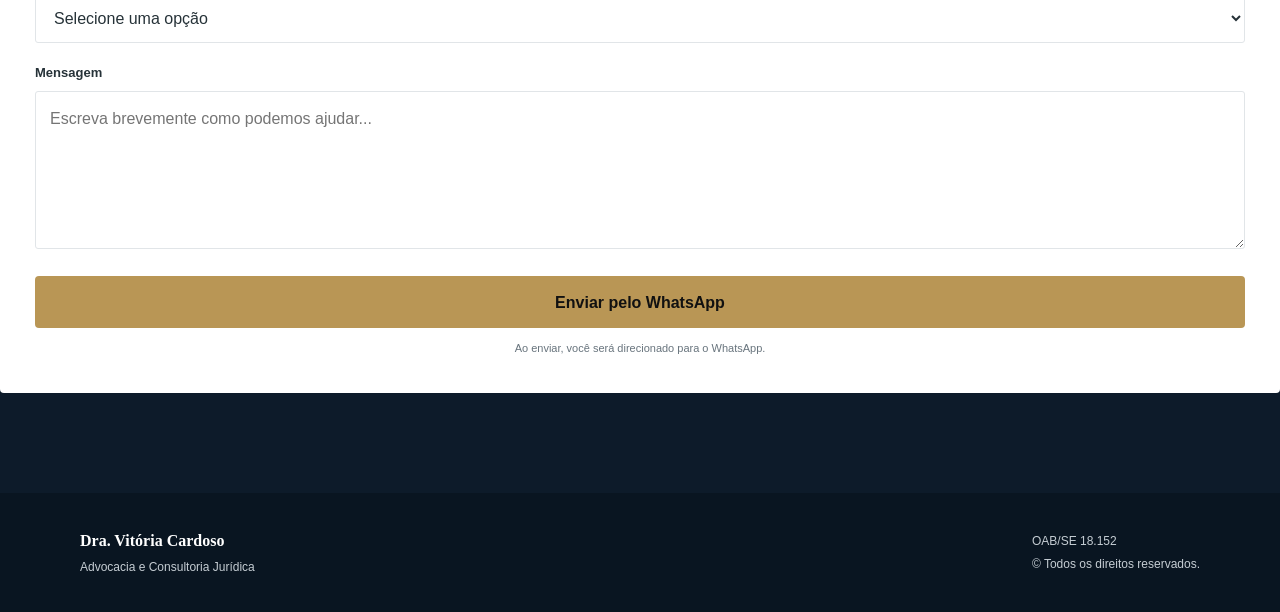
==== commit 1ee70899: "Update index.html" ====
--- a/index.html
+++ b/index.html
@@ -86,7 +86,15 @@
                         <a href="#areas" class="button secondary">
                             Conhecer áreas de atuação
                         </a>
-
+<a href="#areas" class="button secondary">
+    Conhecer áreas de atuação
+</a>
+
+<a href="area-cliente.html" class="btn-client-area">
+    🔐 Área do Cliente
+</a>
+
+</div>
                     </div>
 
                 </div>
